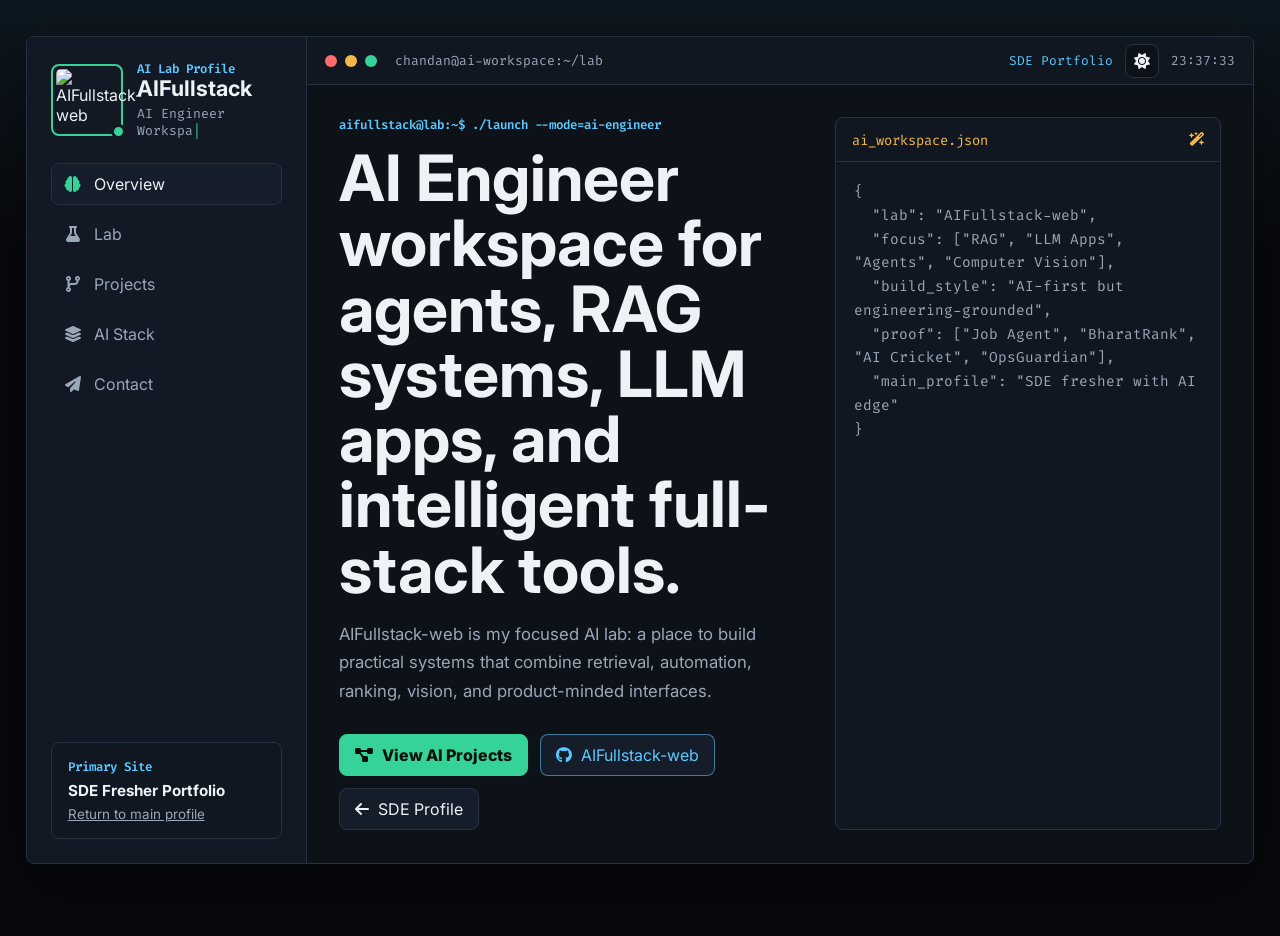
==== ai.html @ 9eb8df2d "portfolio redesign" ====
﻿<!DOCTYPE html>
<html lang="en">

<head>
    <meta charset="UTF-8">
    <meta name="viewport" content="width=device-width, initial-scale=1.0">
    <meta name="description" content="AIFullstack-web lab profile for Chandan Kumar Sah Teli - AI projects, RAG, agents, LLM apps, and AI full-stack work.">
    <title>Chandan Kumar Sah Teli | AI Engineer Workspace</title>
    <link rel="preconnect" href="https://fonts.googleapis.com">
    <link rel="preconnect" href="https://fonts.gstatic.com" crossorigin>
    <link href="https://fonts.googleapis.com/css2?family=Fira+Code:wght@400;500;600;700&family=Inter:wght@400;500;600;700;800&display=swap" rel="stylesheet">
    <link rel="stylesheet" href="https://cdnjs.cloudflare.com/ajax/libs/font-awesome/6.4.0/css/all.min.css">
    <link rel="stylesheet" href="style.css">
</head>

<body data-page="ai">
    <div class="shell">
        <aside class="sidebar">
            <div class="profile-lockup">
                <div class="avatar-frame">
                    <img src="https://github.com/AIFullstack-web.png" alt="AIFullstack-web" class="avatar">
                    <span class="status-dot"></span>
                </div>
                <div>
                    <p class="eyebrow">AI Lab Profile</p>
                    <h1>AIFullstack</h1>
                    <p class="typing-line"><span id="typing-role">AI Engineer Workspace</span><span class="cursor">|</span></p>
                </div>
            </div>

            <nav class="nav-menu" aria-label="AI workspace navigation">
                <a href="#ai-home" class="nav-item active"><i class="fa-solid fa-brain"></i><span>Overview</span></a>
                <a href="#lab" class="nav-item"><i class="fa-solid fa-flask"></i><span>Lab</span></a>
                <a href="#ai-projects-section" class="nav-item"><i class="fa-solid fa-code-branch"></i><span>Projects</span></a>
                <a href="#ai-stack" class="nav-item"><i class="fa-solid fa-layer-group"></i><span>AI Stack</span></a>
                <a href="#ai-contact" class="nav-item"><i class="fa-solid fa-paper-plane"></i><span>Contact</span></a>
            </nav>

            <div class="sidebar-panel">
                <p class="panel-label">Primary Site</p>
                <strong>SDE Fresher Portfolio</strong>
                <span><a href="index.html">Return to main profile</a></span>
            </div>
        </aside>

        <main class="main-panel">
            <header class="top-bar">
                <div class="window-controls" aria-hidden="true"><span class="control red"></span><span class="control yellow"></span><span class="control green"></span></div>
                <span class="window-title">chandan@ai-workspace:~/lab</span>
                <div class="top-actions">
                    <a class="top-link" href="index.html">SDE Portfolio</a>
                    <button id="theme-toggle" class="icon-btn" type="button" aria-label="Toggle theme"><i class="fa-solid fa-sun"></i></button>
                    <span id="clock" class="clock">00:00:00</span>
                </div>
            </header>

            <div class="content-scroll">
                <section id="ai-home" class="section active-section">
                    <div class="ai-hero">
                        <div class="hero-copy">
                            <p class="prompt">aifullstack@lab:~$ ./launch --mode=ai-engineer</p>
                            <h2>AI Engineer workspace for agents, RAG systems, LLM apps, and intelligent full-stack tools.</h2>
                            <p class="lead">AIFullstack-web is my focused AI lab: a place to build practical systems that combine retrieval, automation, ranking, vision, and product-minded interfaces.</p>
                            <div class="hero-actions">
                                <a class="btn primary" href="#ai-projects-section"><i class="fa-solid fa-diagram-project"></i> View AI Projects</a>
                                <a class="btn accent" href="https://github.com/AIFullstack-web" target="_blank" rel="noreferrer"><i class="fa-brands fa-github"></i> AIFullstack-web</a>
                                <a class="btn" href="index.html"><i class="fa-solid fa-arrow-left"></i> SDE Profile</a>
                            </div>
                        </div>
                        <div class="terminal-card hero-terminal">
                            <div class="terminal-card-header"><span>ai_workspace.json</span><i class="fa-solid fa-wand-magic-sparkles"></i></div>
                            <pre>{
  "lab": "AIFullstack-web",
  "focus": ["RAG", "LLM Apps", "Agents", "Computer Vision"],
  "build_style": "AI-first but engineering-grounded",
  "proof": ["Job Agent", "BharatRank", "AI Cricket", "OpsGuardian"],
  "main_profile": "SDE fresher with AI edge"
}</pre>
                        </div>
                    </div>
                </section>

                <section id="lab" class="section">
                    <div class="section-heading"><p class="prompt">cat lab_manifest.md</p><h2>How the AI lab is positioned.</h2></div>
                    <div class="lab-grid">
                        <article class="lab-card"><strong>Grounded AI</strong><h3>RAG before hallucination</h3><p>Job Agent and BharatRank show retrieval, ranking, validation, and grounded output instead of vague AI demos.</p></article>
                        <article class="lab-card"><strong>Agent workflows</strong><h3>Automation with structure</h3><p>LangGraph, workflow steps, approval gates, and browser execution patterns connect AI decisions to real actions.</p></article>
                        <article class="lab-card"><strong>Vision systems</strong><h3>Real-time multimodal feedback</h3><p>AI Cricket Analyzer combines pose estimation, scoring, and LLM feedback into a practical coaching interface.</p></article>
                        <article class="lab-card"><strong>Full-stack delivery</strong><h3>AI features inside usable apps</h3><p>Projects pair AI logic with React, FastAPI, Node.js, Firebase, dashboards, and deployable static interfaces.</p></article>
                    </div>
                </section>

                <section id="ai-projects-section" class="section">
                    <div class="section-heading with-action"><div><p class="prompt">git log --curated --ai</p><h2>AI projects with clear engineering proof.</h2></div><a class="btn small" href="https://github.com/AIFullstack-web" target="_blank" rel="noreferrer"><i class="fa-brands fa-github"></i> AI Lab</a></div>
                    <div id="ai-projects" class="projects-grid"></div>
                </section>

                <section id="ai-stack" class="section">
                    <div class="section-heading"><p class="prompt">./list-ai-stack --grouped</p><h2>AI engineering stack.</h2></div>
                    <div class="skill-board">
                        <article class="skill-category"><h3>LLM Applications</h3><div class="tag-row"><span>Gemini</span><span>OpenAI</span><span>Together AI</span><span>Prompt Design</span></div></article>
                        <article class="skill-category"><h3>RAG and Ranking</h3><div class="tag-row"><span>TF-IDF</span><span>FAISS</span><span>Retrieval</span><span>Candidate Scoring</span></div></article>
                        <article class="skill-category"><h3>Agents and Workflows</h3><div class="tag-row"><span>LangGraph</span><span>Motia</span><span>Human Approval</span><span>Browser Automation</span></div></article>
                        <article class="skill-category"><h3>Vision and Realtime</h3><div class="tag-row"><span>YOLO Pose</span><span>Biomechanics</span><span>SSE</span><span>React Panels</span></div></article>
                    </div>
                </section>

                <section id="ai-contact" class="section">
                    <div class="section-heading"><p class="prompt">./connect --interest ai-engineer</p><h2>Explore the AI lab or return to the SDE profile.</h2></div>
                    <div class="link-matrix">
                        <a href="index.html"><i class="fa-solid fa-arrow-left"></i> Main SDE Portfolio</a>
                        <a href="https://github.com/AIFullstack-web" target="_blank" rel="noreferrer"><i class="fa-brands fa-github"></i> AIFullstack-web</a>
                        <a href="https://github.com/ChandanLabs" target="_blank" rel="noreferrer"><i class="fa-brands fa-github"></i> ChandanLabs</a>
                        <a href="mailto:chandan.kumar.sah.teli2005@gmail.com"><i class="fa-solid fa-envelope"></i> Email Chandan</a>
                        <a href="https://linkedin.com/in/chandan-kumar-sah-teli-8718b6364/" target="_blank" rel="noreferrer"><i class="fa-brands fa-linkedin"></i> LinkedIn</a>
                    </div>
                </section>
            </div>
        </main>
    </div>
    <button id="back-to-top" class="back-to-top" type="button" aria-label="Back to top"><i class="fa-solid fa-arrow-up"></i></button>
    <script src="script.js"></script>
</body>

</html>
---- style.css ----
﻿:root {
    --bg: #07090d;
    --panel: #0d1118;
    --panel-strong: #121824;
    --surface: #151d2a;
    --surface-soft: #101720;
    --text: #edf2f7;
    --muted: #9aa7b7;
    --line: #263142;
    --accent: #36d399;
    --accent-2: #5cc8ff;
    --accent-3: #f5b84b;
    --danger: #ff6b6b;
    --shadow: rgba(0, 0, 0, 0.38);
    --mono: "Fira Code", "Courier New", monospace;
    --sans: "Inter", Arial, sans-serif;
}

body.light-mode {
    --bg: #f4f7fb;
    --panel: #ffffff;
    --panel-strong: #edf3f8;
    --surface: #ffffff;
    --surface-soft: #f7fafc;
    --text: #182233;
    --muted: #5c6b7a;
    --line: #d6e0ea;
    --accent: #087f5b;
    --accent-2: #0969da;
    --accent-3: #a86400;
    --danger: #c24141;
    --shadow: rgba(21, 35, 55, 0.12);
}

* { box-sizing: border-box; margin: 0; padding: 0; }
html { scroll-behavior: smooth; }
body {
    min-height: 100vh;
    background: linear-gradient(180deg, rgba(92, 200, 255, 0.08), transparent 260px), var(--bg);
    color: var(--text);
    font-family: var(--sans);
    overflow: hidden;
}
a { color: inherit; }
button, input, select, textarea { font: inherit; }

.shell {
    width: min(1440px, 96vw);
    height: 92vh;
    margin: 4vh auto;
    display: grid;
    grid-template-columns: 280px minmax(0, 1fr);
    border: 1px solid var(--line);
    background: var(--panel);
    box-shadow: 0 24px 70px var(--shadow);
    border-radius: 8px;
    overflow: hidden;
}
.sidebar {
    background: var(--panel-strong);
    border-right: 1px solid var(--line);
    padding: 24px;
    display: flex;
    flex-direction: column;
    gap: 24px;
}
.profile-lockup {
    display: grid;
    grid-template-columns: 72px 1fr;
    gap: 14px;
    align-items: center;
}
.avatar-frame {
    position: relative;
    width: 72px;
    height: 72px;
    border: 2px solid var(--accent);
    border-radius: 8px;
    padding: 3px;
}
.avatar { width: 100%; height: 100%; object-fit: cover; border-radius: 5px; }
.status-dot {
    position: absolute;
    right: -5px;
    bottom: -5px;
    width: 15px;
    height: 15px;
    border: 3px solid var(--panel-strong);
    border-radius: 50%;
    background: var(--accent);
}
.eyebrow, .panel-label, .prompt {
    color: var(--accent-2);
    font-family: var(--mono);
    font-size: 0.78rem;
    font-weight: 600;
}
.profile-lockup h1 { font-size: 1.35rem; line-height: 1.1; }
.typing-line { min-height: 1.35rem; color: var(--muted); font-family: var(--mono); font-size: 0.82rem; margin-top: 4px; }
.cursor { color: var(--accent); animation: blink 1s steps(2, start) infinite; }
@keyframes blink { 50% { opacity: 0; } }

.nav-menu { display: grid; gap: 8px; }
.nav-item {
    min-height: 42px;
    display: flex;
    align-items: center;
    gap: 12px;
    padding: 10px 12px;
    color: var(--muted);
    text-decoration: none;
    border: 1px solid transparent;
    border-radius: 8px;
    transition: 160ms ease;
}
.nav-item i { width: 18px; text-align: center; }
.nav-item:hover, .nav-item.active { color: var(--text); border-color: var(--line); background: var(--surface); }
.nav-item.active i { color: var(--accent); }
.sidebar-panel {
    margin-top: auto;
    display: grid;
    gap: 6px;
    padding: 16px;
    background: var(--surface-soft);
    border: 1px solid var(--line);
    border-radius: 8px;
}
.sidebar-panel strong { font-size: 0.95rem; }
.sidebar-panel span { color: var(--muted); font-size: 0.84rem; }

.main-panel { min-width: 0; display: flex; flex-direction: column; }
.top-bar {
    min-height: 48px;
    display: flex;
    align-items: center;
    gap: 18px;
    padding: 0 18px;
    border-bottom: 1px solid var(--line);
    background: var(--surface-soft);
}
.window-controls { display: flex; gap: 8px; }
.control { width: 12px; height: 12px; border-radius: 50%; }
.control.red { background: var(--danger); }
.control.yellow { background: var(--accent-3); }
.control.green { background: var(--accent); }
.window-title, .clock { color: var(--muted); font-family: var(--mono); font-size: 0.82rem; }
.top-actions { margin-left: auto; display: flex; align-items: center; gap: 12px; flex-wrap: wrap; }
.top-link { color: var(--accent-2); font-family: var(--mono); font-size: 0.8rem; text-decoration: none; }
.icon-btn {
    width: 34px;
    height: 34px;
    display: inline-grid;
    place-items: center;
    border: 1px solid var(--line);
    border-radius: 8px;
    background: var(--panel);
    color: var(--text);
    cursor: pointer;
}
.content-scroll { flex: 1; overflow-y: auto; padding: 32px; }
.content-scroll::-webkit-scrollbar { width: 10px; }
.content-scroll::-webkit-scrollbar-thumb { background: var(--line); border-radius: 999px; }
.section { display: none; animation: fadeIn 220ms ease; }
.section.active-section { display: block; }
@keyframes fadeIn { from { opacity: 0; transform: translateY(8px); } to { opacity: 1; transform: translateY(0); } }

.hero-grid, .ai-hero {
    display: grid;
    grid-template-columns: minmax(0, 1.1fr) minmax(340px, 0.9fr);
    gap: 24px;
    align-items: stretch;
}
.hero-copy { display: flex; flex-direction: column; justify-content: center; min-height: 360px; }
.hero-copy h2, .section-heading h2 {
    font-size: clamp(2rem, 5vw, 4.8rem);
    line-height: 1.02;
    margin-top: 12px;
    max-width: 980px;
}
.section-heading h2 { font-size: clamp(1.8rem, 3vw, 3rem); }
.lead { max-width: 760px; margin-top: 18px; color: var(--muted); font-size: 1.05rem; line-height: 1.7; }
.hero-actions { display: flex; flex-wrap: wrap; gap: 12px; margin-top: 28px; }
.btn {
    min-height: 42px;
    display: inline-flex;
    align-items: center;
    justify-content: center;
    gap: 9px;
    padding: 10px 15px;
    border: 1px solid var(--line);
    border-radius: 8px;
    background: var(--surface);
    color: var(--text);
    text-decoration: none;
    cursor: pointer;
    transition: 160ms ease;
}
.btn:hover { border-color: var(--accent-2); transform: translateY(-1px); }
.btn.primary { background: var(--accent); border-color: var(--accent); color: #06110c; font-weight: 800; }
.btn.accent { border-color: rgba(92, 200, 255, 0.55); color: var(--accent-2); }
.btn.small { min-height: 36px; padding: 8px 12px; font-size: 0.86rem; }

.terminal-card, .api-console, .contact-form, .link-matrix, .proof-card, .skill-category, .project-card, .metric-card, .lab-card {
    border: 1px solid var(--line);
    background: var(--surface-soft);
    border-radius: 8px;
}
.terminal-card { display: flex; flex-direction: column; overflow: hidden; }
.hero-terminal { min-height: 360px; }
.terminal-card-header {
    height: 44px;
    display: flex;
    align-items: center;
    justify-content: space-between;
    padding: 0 16px;
    border-bottom: 1px solid var(--line);
    color: var(--accent-3);
    font-family: var(--mono);
    font-size: 0.86rem;
}
pre { white-space: pre-wrap; word-break: break-word; }
.terminal-card pre { flex: 1; padding: 18px; color: var(--muted); font-family: var(--mono); font-size: 0.9rem; line-height: 1.65; }
.metric-strip { display: grid; grid-template-columns: repeat(4, minmax(0, 1fr)); gap: 14px; margin-top: 24px; }
.metric-card { min-height: 106px; padding: 18px; }
.metric-card span { color: var(--accent); font-family: var(--mono); font-size: 2rem; font-weight: 700; }
.metric-card p { color: var(--muted); margin-top: 8px; line-height: 1.45; }
.section-heading { margin-bottom: 22px; }
.section-heading.with-action { display: flex; align-items: end; justify-content: space-between; gap: 16px; }
.proof-grid, .skill-board, .projects-grid, .lab-grid { display: grid; grid-template-columns: repeat(2, minmax(0, 1fr)); gap: 16px; }
.proof-card, .skill-category, .project-card, .lab-card { padding: 18px; }
.proof-card i { color: var(--accent-2); font-size: 1.35rem; }
.proof-card h3, .skill-category h3, .project-title, .lab-card h3 { margin-top: 12px; font-size: 1.08rem; }
.proof-card p, .project-desc, .lab-card p { margin-top: 10px; color: var(--muted); line-height: 1.6; }
.tag-row, .project-tags { display: flex; flex-wrap: wrap; gap: 8px; margin-top: 14px; }
.tag-row span, .project-tags span {
    display: inline-flex;
    align-items: center;
    min-height: 28px;
    padding: 5px 9px;
    background: var(--surface);
    border: 1px solid var(--line);
    border-radius: 999px;
    color: var(--muted);
    font-size: 0.8rem;
}
.project-card { min-height: 295px; display: flex; flex-direction: column; }
.project-kicker { color: var(--accent-3); font-family: var(--mono); font-size: 0.78rem; font-weight: 700; }
.project-title { color: var(--text); }
.project-proof { margin-top: 14px; padding: 12px; border-left: 3px solid var(--accent); background: var(--panel); color: var(--muted); line-height: 1.55; }
.project-links { display: flex; flex-wrap: wrap; gap: 10px; margin-top: auto; padding-top: 16px; }
.lab-card strong { color: var(--accent); }

.api-console { padding: 18px; }
.api-toolbar { display: grid; grid-template-columns: 110px minmax(0, 1fr) auto; gap: 10px; }
.terminal-select, .terminal-input-inline, .terminal-input {
    width: 100%;
    min-height: 42px;
    border: 1px solid var(--line);
    border-radius: 8px;
    background: var(--panel);
    color: var(--text);
    padding: 10px 12px;
}
.endpoint-list { display: flex; flex-wrap: wrap; gap: 8px; margin: 14px 0; }
.endpoint-list button { border: 1px solid var(--line); border-radius: 999px; background: var(--surface); color: var(--muted); padding: 7px 10px; cursor: pointer; }
.response-box { min-height: 220px; overflow: auto; border: 1px solid var(--line); border-radius: 8px; background: #070a10; color: #bdebd7; padding: 16px; font-family: var(--mono); line-height: 1.55; }
body.light-mode .response-box { background: #102132; color: #d6f5e7; }
.contact-layout { display: grid; grid-template-columns: minmax(0, 1fr) 320px; gap: 16px; }
.contact-form { display: grid; gap: 14px; padding: 18px; }
.contact-form label { display: grid; gap: 8px; color: var(--muted); }
textarea.terminal-input { min-height: 132px; resize: vertical; }
.link-matrix { display: grid; gap: 10px; padding: 18px; }
.link-matrix a { min-height: 40px; display: flex; align-items: center; gap: 10px; color: var(--text); text-decoration: none; border-bottom: 1px solid var(--line); }
.link-matrix a:hover { color: var(--accent-2); }
.back-to-top {
    position: fixed;
    right: 22px;
    bottom: 22px;
    width: 42px;
    height: 42px;
    border: 1px solid var(--line);
    border-radius: 8px;
    background: var(--accent);
    color: #06110c;
    cursor: pointer;
    opacity: 0;
    pointer-events: none;
    transform: translateY(8px);
    transition: 160ms ease;
}
.back-to-top.show { opacity: 1; pointer-events: auto; transform: translateY(0); }

@media (max-width: 980px) {
    body { overflow: auto; }
    .shell { width: 100%; min-height: 100vh; height: auto; margin: 0; grid-template-columns: 1fr; border-radius: 0; }
    .sidebar { border-right: 0; border-bottom: 1px solid var(--line); }
    .nav-menu { grid-template-columns: repeat(3, minmax(0, 1fr)); }
    .hero-grid, .ai-hero, .contact-layout { grid-template-columns: 1fr; }
    .metric-strip { grid-template-columns: repeat(2, minmax(0, 1fr)); }
    .content-scroll { overflow: visible; }
}
@media (max-width: 680px) {
    .content-scroll, .sidebar { padding: 16px; }
    .sidebar { gap: 14px; }
    .sidebar-panel { display: none; }
    .top-bar { height: auto; min-height: 52px; align-items: flex-start; padding: 12px; flex-wrap: wrap; }
    .top-actions { width: 100%; margin-left: 0; justify-content: space-between; }
    .proof-grid, .skill-board, .projects-grid, .lab-grid, .metric-strip, .api-toolbar { grid-template-columns: 1fr; }
    .nav-menu { grid-template-columns: repeat(2, minmax(0, 1fr)); }
    .hero-copy { min-height: unset; }
    .hero-copy h2, .section-heading h2 { font-size: 2rem; }
    .window-title { width: 100%; }
}
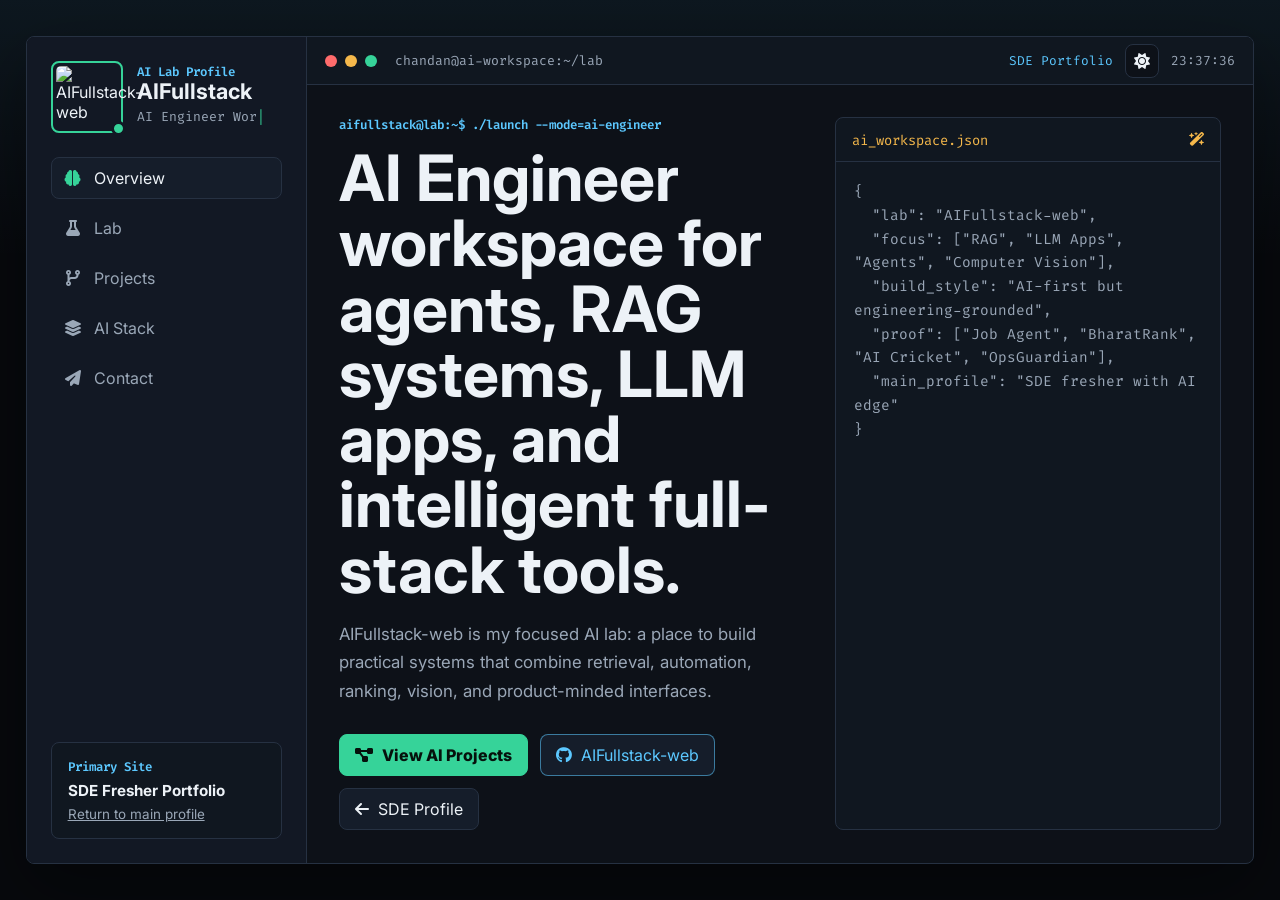
==== commit 26bd084e: "enhenced the portfolio by adding the ai features" ====
--- a/ai.html
+++ b/ai.html
@@ -103,6 +103,7 @@
                         <article class="skill-category"><h3>Agents and Workflows</h3><div class="tag-row"><span>LangGraph</span><span>Motia</span><span>Human Approval</span><span>Browser Automation</span></div></article>
                         <article class="skill-category"><h3>Vision and Realtime</h3><div class="tag-row"><span>YOLO Pose</span><span>Biomechanics</span><span>SSE</span><span>React Panels</span></div></article>
                     </div>
+                    <div id="ai-project-coverage" class="skill-evidence" aria-label="Technology coverage across curated projects"></div>
                 </section>
 
                 <section id="ai-contact" class="section">
--- a/style.css
+++ b/style.css
@@ -33,20 +33,21 @@
 }
 
 * { box-sizing: border-box; margin: 0; padding: 0; }
-html { scroll-behavior: smooth; }
+html { min-height: 100vh; overflow-x: hidden; overflow-y: auto; scroll-behavior: smooth; }
 body {
     min-height: 100vh;
     background: linear-gradient(180deg, rgba(92, 200, 255, 0.08), transparent 260px), var(--bg);
     color: var(--text);
     font-family: var(--sans);
-    overflow: hidden;
+    overflow-x: hidden;
+    overflow-y: auto;
 }
 a { color: inherit; }
 button, input, select, textarea { font: inherit; }
 
 .shell {
-    width: min(1440px, 96vw);
-    height: 92vh;
+    width: min(1440px, 96%);
+    min-height: 92vh;
     margin: 4vh auto;
     display: grid;
     grid-template-columns: 280px minmax(0, 1fr);
@@ -157,12 +158,24 @@
     color: var(--text);
     cursor: pointer;
 }
-.content-scroll { flex: 1; overflow-y: auto; padding: 32px; }
+.content-scroll { flex: 1; padding: 32px; }
 .content-scroll::-webkit-scrollbar { width: 10px; }
 .content-scroll::-webkit-scrollbar-thumb { background: var(--line); border-radius: 999px; }
 .section { display: none; animation: fadeIn 220ms ease; }
 .section.active-section { display: block; }
 @keyframes fadeIn { from { opacity: 0; transform: translateY(8px); } to { opacity: 1; transform: translateY(0); } }
+.reveal {
+    opacity: 0;
+    transform: translateY(24px);
+    transition: opacity 600ms ease, transform 600ms cubic-bezier(0.2, 0.65, 0.3, 1);
+}
+.reveal.is-visible { opacity: 1; transform: translateY(0); }
+.proof-card:nth-child(2), .skill-category:nth-child(2), .project-card:nth-child(2), .lab-card:nth-child(2) { transition-delay: 80ms; }
+.proof-card:nth-child(3), .skill-category:nth-child(3), .project-card:nth-child(3), .lab-card:nth-child(3) { transition-delay: 160ms; }
+.proof-card:nth-child(4), .skill-category:nth-child(4), .project-card:nth-child(4), .lab-card:nth-child(4) { transition-delay: 240ms; }
+.timeline-item:nth-child(2) { transition-delay: 100ms; }
+.timeline-item:nth-child(3) { transition-delay: 200ms; }
+.timeline-item:nth-child(4) { transition-delay: 300ms; }
 
 .hero-grid, .ai-hero {
     display: grid;
@@ -231,6 +244,18 @@
 .proof-card i { color: var(--accent-2); font-size: 1.35rem; }
 .proof-card h3, .skill-category h3, .project-title, .lab-card h3 { margin-top: 12px; font-size: 1.08rem; }
 .proof-card p, .project-desc, .lab-card p { margin-top: 10px; color: var(--muted); line-height: 1.6; }
+.journey-timeline { display: grid; grid-template-columns: repeat(4, minmax(0, 1fr)); margin-top: 28px; border-top: 1px solid var(--line); }
+.timeline-item { padding: 18px 18px 0 0; }
+.timeline-item span { color: var(--accent-2); font-family: var(--mono); font-size: 0.78rem; font-weight: 700; }
+.timeline-item p { margin-top: 10px; color: var(--muted); line-height: 1.55; }
+.skill-evidence { margin-top: 24px; }
+.skill-evidence h3 { font-size: 1.08rem; }
+.skill-evidence > p { margin-top: 6px; color: var(--muted); font-size: 0.9rem; }
+.coverage-list { display: grid; grid-template-columns: repeat(2, minmax(0, 1fr)); gap: 14px 24px; margin-top: 18px; }
+.coverage-label { display: flex; justify-content: space-between; gap: 12px; color: var(--muted); font-family: var(--mono); font-size: 0.82rem; }
+.coverage-track { height: 7px; margin-top: 7px; overflow: hidden; border-radius: 999px; background: var(--surface); }
+.coverage-track span { display: block; width: 0; height: 100%; border-radius: inherit; background: linear-gradient(90deg, var(--accent), var(--accent-2)); transition: width 800ms cubic-bezier(0.2, 0.65, 0.3, 1); }
+.skill-evidence.is-visible .coverage-track span { width: var(--coverage); }
 .tag-row, .project-tags { display: flex; flex-wrap: wrap; gap: 8px; margin-top: 14px; }
 .tag-row span, .project-tags span {
     display: inline-flex;
@@ -243,7 +268,13 @@
     color: var(--muted);
     font-size: 0.8rem;
 }
-.project-card { min-height: 295px; display: flex; flex-direction: column; }
+.project-card {
+    min-height: 295px;
+    display: flex;
+    flex-direction: column;
+    transition: opacity 600ms ease, transform 260ms ease, box-shadow 260ms ease, border-color 260ms ease;
+}
+.project-card:hover { transform: translateY(-6px); border-color: var(--accent-2); box-shadow: 0 16px 38px var(--shadow); }
 .project-kicker { color: var(--accent-3); font-family: var(--mono); font-size: 0.78rem; font-weight: 700; }
 .project-title { color: var(--text); }
 .project-proof { margin-top: 14px; padding: 12px; border-left: 3px solid var(--accent); background: var(--panel); color: var(--muted); line-height: 1.55; }
@@ -291,13 +322,12 @@
 .back-to-top.show { opacity: 1; pointer-events: auto; transform: translateY(0); }
 
 @media (max-width: 980px) {
-    body { overflow: auto; }
     .shell { width: 100%; min-height: 100vh; height: auto; margin: 0; grid-template-columns: 1fr; border-radius: 0; }
     .sidebar { border-right: 0; border-bottom: 1px solid var(--line); }
     .nav-menu { grid-template-columns: repeat(3, minmax(0, 1fr)); }
     .hero-grid, .ai-hero, .contact-layout { grid-template-columns: 1fr; }
     .metric-strip { grid-template-columns: repeat(2, minmax(0, 1fr)); }
-    .content-scroll { overflow: visible; }
+    .journey-timeline { grid-template-columns: repeat(2, minmax(0, 1fr)); row-gap: 18px; }
 }
 @media (max-width: 680px) {
     .content-scroll, .sidebar { padding: 16px; }
@@ -306,9 +336,18 @@
     .top-bar { height: auto; min-height: 52px; align-items: flex-start; padding: 12px; flex-wrap: wrap; }
     .top-actions { width: 100%; margin-left: 0; justify-content: space-between; }
     .proof-grid, .skill-board, .projects-grid, .lab-grid, .metric-strip, .api-toolbar { grid-template-columns: 1fr; }
+    .coverage-list { grid-template-columns: 1fr; }
     .nav-menu { grid-template-columns: repeat(2, minmax(0, 1fr)); }
     .hero-copy { min-height: unset; }
     .hero-copy h2, .section-heading h2 { font-size: 2rem; }
     .window-title { width: 100%; }
 }
 
+@media (prefers-reduced-motion: reduce) {
+    html { scroll-behavior: auto; }
+    .section, .cursor { animation: none; }
+    .reveal, .project-card { opacity: 1; transform: none; transition: none; }
+    .project-card:hover { transform: none; box-shadow: none; }
+    .coverage-track span { width: var(--coverage); transition: none; }
+}
+
